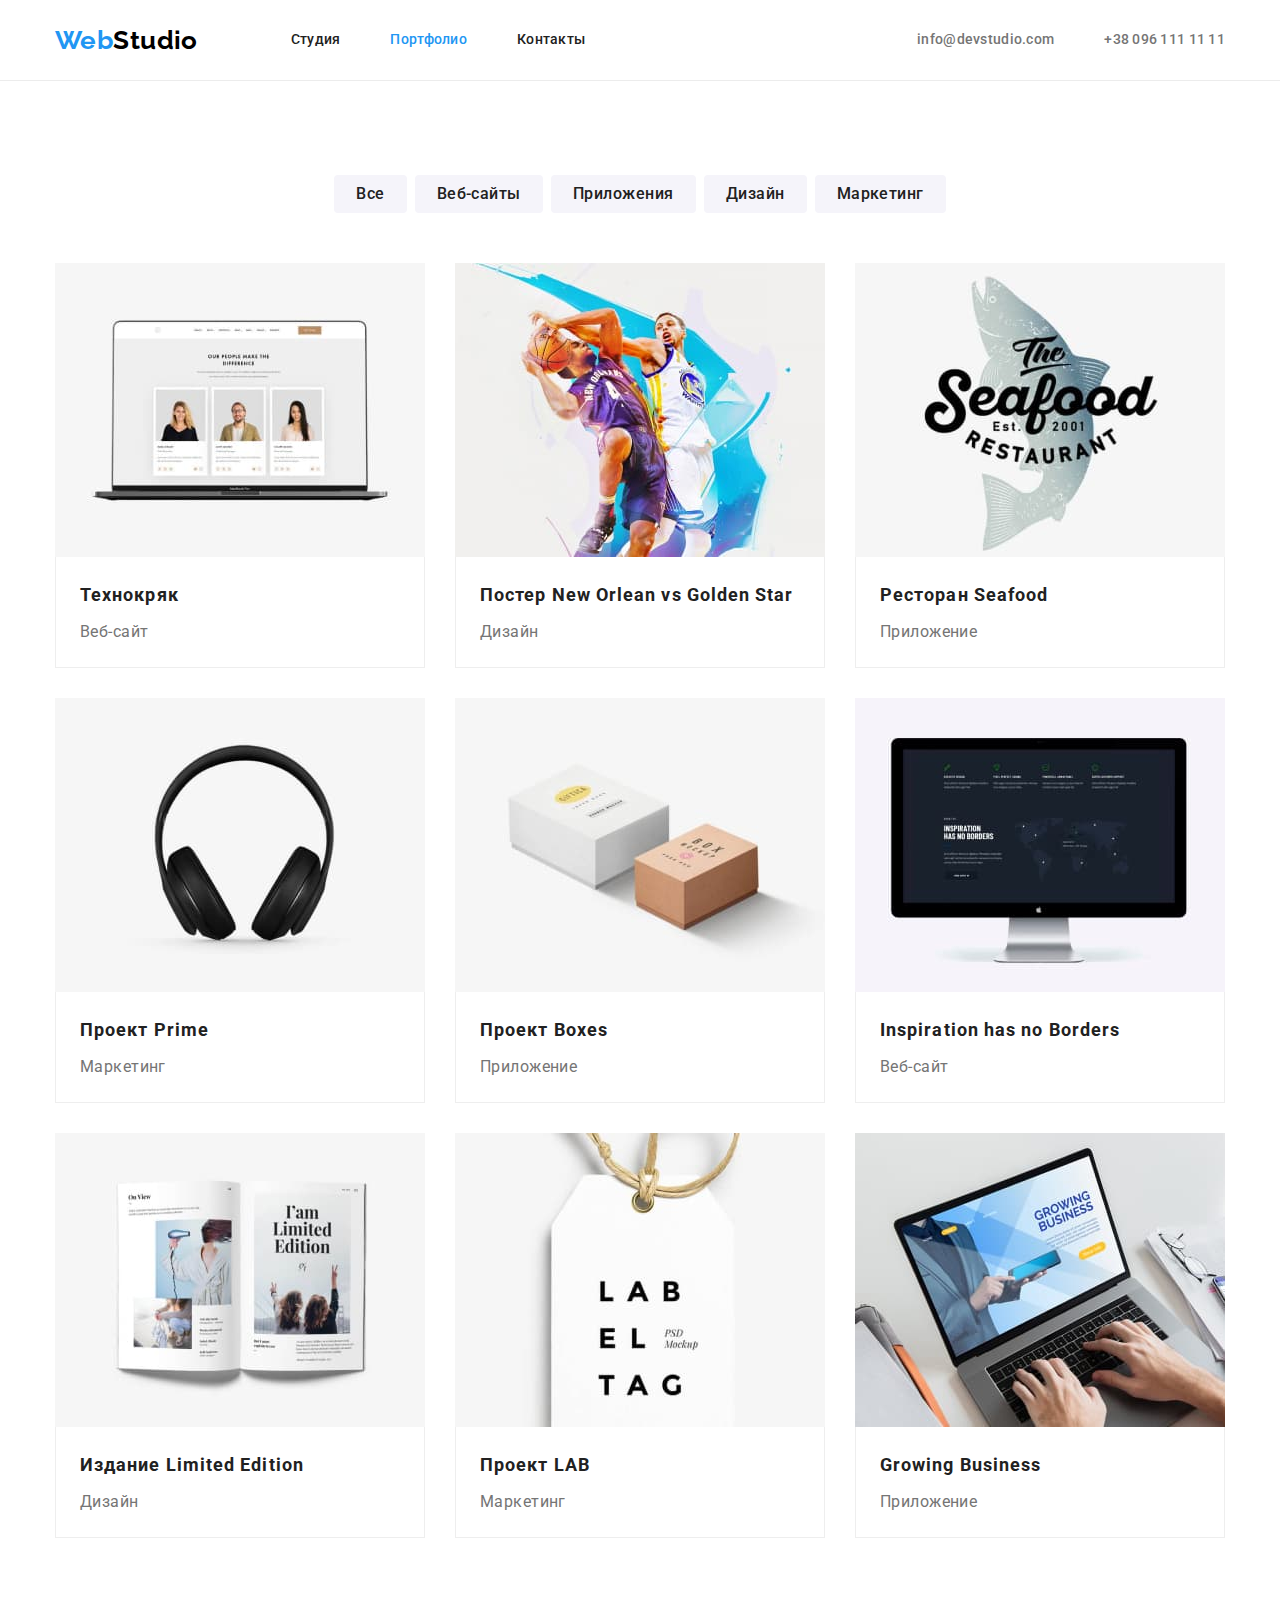
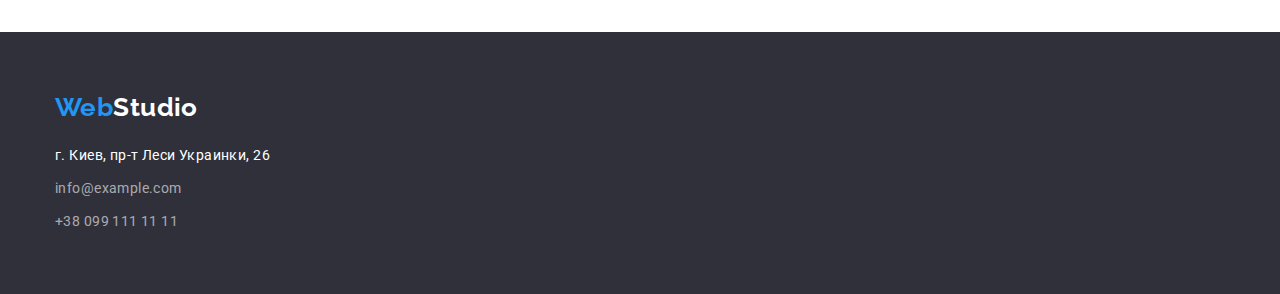
==== portfolio.html @ d31020f4 "Добавляет файлы предыдущей работы" ====
<!DOCTYPE html>
<html lang="ru">
  <head>
    <meta charset="UTF-8" />
    <meta http-equiv="X-UA-Compatible" content="IE=edge" />
    <meta name="viewport" content="width=device-width, initial-scale=1.0" />
    <title>Портфолио</title>
    <link rel="preconnect" href="https://fonts.googleapis.com" />
    <link rel="preconnect" href="https://fonts.gstatic.com" crossorigin />
    <link
      href="https://fonts.googleapis.com/css2?family=Raleway:wght@700&family=Roboto:wght@400;500;700;900&display=swap"
      rel="stylesheet"
    />
    <link
      rel="stylesheet"
      href="https://cdnjs.cloudflare.com/ajax/libs/modern-normalize/1.1.0/modern-normalize.min.css"
    />
    <link rel="stylesheet" href="./css/styles.css" />
  </head>
  <body>
    <!-- Шапка страницы -->
    <header class="page-header">
      <div class="container flex-header">
        <!-- Основная навигация -->
        <nav class="main-nav">
          <!-- Логотип компании -->
          <a href="./index.html" class="logo" lang="en">
            <span class="logo-accent">Web</span>Studio
          </a>

          <!-- Ссылки на другие страницы -->
          <ul class="site-nav list">
            <li class="item">
              <a href="./index.html" class="link">Студия</a>
            </li>
            <li class="item">
              <a href="./portfolio.html" class="link current">Портфолио</a>
            </li>
            <li class="item"><a href="" class="link">Контакты</a></li>
          </ul>
        </nav>

        <!-- Почта и телефон -->
        <ul class="contacts list">
          <li class="item">
            <a href="mailto:info@devstudio.com" class="link">
              info@devstudio.com
            </a>
          </li>
          <li class="item">
            <a href="tel:+380961111111" class="link">+38 096 111 11 11</a>
          </li>
        </ul>
      </div>
    </header>

    <!-- Уникальный контент страницы -->
    <main>
      <!-- Примеры работ -->
      <section class="section">
        <div class="container">
          <h1 class="visually-hidden">Примеры работ</h1>

          <ul class="filter list">
            <li class="item">
              <button class="button" type="button">Все</button>
            </li>
            <li class="item">
              <button class="button" type="button">Веб-сайты</button>
            </li>
            <li class="item">
              <button class="button" type="button">Приложения</button>
            </li>
            <li class="item">
              <button class="button" type="button">Дизайн</button>
            </li>
            <li class="item">
              <button class="button" type="button">Маркетинг</button>
            </li>
          </ul>

          <ul class="works list">
            <li class="card">
              <img
                src="./images/picture-1.jpg"
                alt="Сайт на экране ноутбука"
                width="370"
              />
              <div class="content">
                <h2 class="title">Технокряк</h2>
                <p class="type">Веб-сайт</p>
              </div>
            </li>
            <li class="card">
              <img
                src="./images/picture-2.jpg"
                alt="Два баскетболиста с мячом"
                width="370"
              />
              <div class="content">
                <h2 class="title">
                  Постер <span lang="en">New Orlean vs Golden Star</span>
                </h2>
                <p class="type">Дизайн</p>
              </div>
            </li>
            <li class="card">
              <img
                src="./images/picture-3.jpg"
                alt="Логотип ресторана"
                width="370"
              />
              <div class="content">
                <h2 class="title">Ресторан <span lang="en">Seafood</span></h2>
                <p class="type">Приложение</p>
              </div>
            </li>
            <li class="card">
              <img
                src="./images/picture-4.jpg"
                alt="Беспроводные наушники"
                width="370"
              />
              <div class="content">
                <h2 class="title">Проект <span lang="en">Prime</span></h2>
                <p class="type">Маркетинг</p>
              </div>
            </li>
            <li class="card">
              <img
                src="./images/picture-5.jpg"
                alt="Две коробки на белом фоне"
                width="370"
              />
              <div class="content">
                <h2 class="title">Проект <span lang="en">Boxes</span></h2>
                <p class="type">Приложение</p>
              </div>
            </li>
            <li class="card">
              <img
                src="./images/picture-6.jpg"
                alt="Сайт на экране монитора"
                width="370"
              />
              <div class="content">
                <h2 class="title" lang="en">Inspiration has no Borders</h2>
                <p class="type">Веб-сайт</p>
              </div>
            </li>
            <li class="card">
              <img
                src="./images/picture-7.jpg"
                alt="Открытый глянцевый журнал"
                width="370"
              />
              <div class="content">
                <h2 class="title">
                  Издание <span lang="en">Limited Edition</span>
                </h2>
                <p class="type">Дизайн</p>
              </div>
            </li>
            <li class="card">
              <img
                src="./images/picture-8.jpg"
                alt="Бирка с названием компании"
                width="370"
              />
              <div class="content">
                <h2 class="title">Проект <span lang="en">LAB</span></h2>
                <p class="type">Маркетинг</p>
              </div>
            </li>
            <li class="card">
              <img
                src="./images/picture-9.jpg"
                alt="Человек работает на ноутбуке"
                width="370"
              />
              <div class="content">
                <h2 class="title" lang="en">Growing Business</h2>
                <p class="type">Приложение</p>
              </div>
            </li>
          </ul>
        </div>
      </section>
    </main>

    <!-- Подвал страницы -->
    <footer class="page-footer">
      <div class="container">
        <!-- Логотип компании -->
        <a href="./index.html" class="logo inverse" lang="en">
          <span class="logo-accent">Web</span>Studio
        </a>

        <!-- Контактные данные -->
        <address class="address">
          <!-- Адрес -->
          г. Киев, пр-т Леси Украинки, 26

          <!-- Почта и телефон -->
          <ul class="address-contacts list">
            <li class="item">
              <a href="mailto:info@example.com" class="link">
                info@example.com
              </a>
            </li>
            <li class="item">
              <a href="tel:+380991111111" class="link">+38 099 111 11 11</a>
            </li>
          </ul>
        </address>
      </div>
    </footer>
  </body>
</html>
---- css/styles.css ----
:root {
  --primary-text-color: #757575;
  --title-text-color: #212121;
  --accent-color: #2196f3;
  --primary-white-color: #ffffff;
  --secondary-bg-color: #f5f4fa;
  --logo-black-color: #000000;
  --footer-bg-color: #2f303a;
  --footer-link-color: rgba(255, 255, 255, 0.6);
  --header-border-color: #ececec;
  --border-color: #eeeeee;
}

body {
  font-family: 'Roboto', sans-serif;
  font-size: 14px;
  line-height: 1.71;
  letter-spacing: 0.03em;
  color: var(--primary-text-color);

  background-color: var(--primary-white-color);
}

img {
  display: block;
  max-width: 100%;
  height: auto;
}

/* Утилиты */

.list {
  margin: 0;
  padding: 0;
  list-style: none;
}

.visually-hidden {
  position: absolute;
  width: 1px;
  height: 1px;
  margin: -1px;
  border: 0;
  padding: 0;
  clip: rect(0 0 0 0);
  overflow: hidden;
}

/* Container */

.container {
  width: 1200px;
  margin-left: auto;
  margin-right: auto;
  padding-left: 15px;
  padding-right: 15px;
}

/* Page header */

.page-header {
  border-bottom: 1px solid var(--header-border-color);
}

.flex-header {
  display: flex;
}

/* Main nav */

.main-nav {
  display: flex;
  align-items: center;
}

/* Logo */

.logo {
  font-family: 'Raleway', sans-serif;
  font-weight: 700;
  font-size: 26px;
  line-height: 1.19;
  color: var(--logo-black-color);
  text-decoration: none;
}

.logo.inverse {
  color: var(--primary-white-color);
}

.logo-accent {
  color: var(--accent-color);
}

/* Site nav и Contacts */

.site-nav {
  display: flex;
  margin-left: 93px;
}

.site-nav .link {
  color: var(--title-text-color);
}

.site-nav .link.current {
  color: var(--accent-color);
}

.contacts {
  display: flex;
  margin-left: auto;
}

.contacts .link {
  color: inherit;
}

.site-nav .item + .item,
.contacts .item + .item {
  margin-left: 50px;
}

.site-nav .link,
.contacts .link {
  display: block;
  padding-top: 32px;
  padding-bottom: 32px;

  font-weight: 500;
  line-height: 1.14;
  letter-spacing: 0.02em;
  text-decoration: none;
}

.site-nav .link:hover,
.site-nav .link:focus,
.contacts .link:hover,
.contacts .link:focus {
  color: var(--accent-color);
}

/* Hero */

.hero {
  text-align: center;
  background-color: var(--footer-bg-color);
}

.hero-title {
  margin-top: 0;
  margin-bottom: 30px;

  font-weight: 900;
  font-size: 44px;
  line-height: 1.36;
  letter-spacing: 0.06em;
  text-transform: uppercase;
  color: var(--primary-white-color);
}

.hero .button {
  min-width: 200px;
  padding: 10px 32px;

  font-weight: 700;
  font-size: 16px;
  line-height: 1.88;
  letter-spacing: 0.06em;
  color: var(--primary-white-color);

  background-color: var(--accent-color);
  border: 0;
  border-radius: 4px;
  cursor: pointer;
}

.hero .button:hover,
.hero .button:focus {
  color: var(--accent-color);
  background-color: var(--primary-white-color);
}

/* Section */

.section {
  padding-top: 94px;
  padding-bottom: 94px;
}

.section.no-padding {
  padding-top: 0;
}

.section.secondary {
  background-color: var(--secondary-bg-color);
}

.section-title {
  margin-top: 0;
  margin-bottom: 50px;

  font-size: 36px;
  line-height: 1.17;
  text-align: center;
  color: var(--title-text-color);
}

.section-list {
  display: flex;
}

.section-list .item:not(:last-child) {
  margin-right: 30px;
}

/* Features */

.features {
  display: flex;
}

.features .item {
  width: 270px;
}

.features .item:not(:last-child) {
  margin-right: 30px;
}

.features .title {
  margin-top: 0;
  margin-bottom: 10px;

  line-height: 1.14;
  text-transform: uppercase;
  color: var(--title-text-color);
}

.features .text {
  margin-top: 0;
  margin-bottom: 0;
}

/* Team */

.team {
  display: flex;
}

.team .item {
  width: 270px;
}

.team .item:not(:last-child) {
  margin-right: 30px;
}

.team .worker {
  padding-top: 30px;
  padding-bottom: 30px;

  text-align: center;

  background-color: var(--primary-white-color);
  border-bottom-right-radius: 5px;
  border-bottom-left-radius: 5px;
}

.team .name {
  margin-bottom: 10px;

  font-weight: 500;
  color: var(--title-text-color);
}

.team .profession {
  margin-bottom: 0;
}

.team .name,
.team .profession {
  margin-top: 0;

  font-size: 16px;
  line-height: 1.19;
}

/* Page footer */

.page-footer {
  padding-top: 60px;
  padding-bottom: 60px;

  background-color: var(--footer-bg-color);
}

/* Address */

.address {
  margin-top: 20px;

  font-style: normal;
  color: var(--primary-white-color);
}

.address-contacts {
  margin-top: 9px;
}

.address-contacts .item:not(:first-child) {
  margin-top: 9px;
}

.address-contacts .link {
  color: var(--footer-link-color);
  text-decoration: none;
}

/* Стили для portfolio.html */

/* Filter */

.filter {
  display: flex;
  justify-content: center;
  margin-bottom: 50px;
}

.filter .item:not(:last-child) {
  margin-right: 8px;
}

.filter .button {
  padding: 6px 22px;

  font-weight: 500;
  font-size: 16px;
  line-height: 1.63;
  letter-spacing: 0.03em;
  color: var(--title-text-color);

  background-color: var(--secondary-bg-color);
  border: 0;
  border-radius: 4px;
  cursor: pointer;
}

.filter .button:hover,
.filter .button:focus {
  color: var(--primary-white-color);
  background-color: var(--accent-color);
}

/* Works */

.works {
  display: flex;
  flex-wrap: wrap;
}

.works .card {
  width: 370px;
  margin-right: 30px;
  margin-bottom: 30px;
}

.works .card:nth-child(3n) {
  margin-right: 0;
}

.works .card:nth-last-child(-n + 3) {
  margin-bottom: 0;
}

.works .content {
  padding: 20px 24px;

  border-left: 1px solid var(--border-color);
  border-bottom: 1px solid var(--border-color);
  border-right: 1px solid var(--border-color);
}

.works .title {
  margin-top: 0;
  margin-bottom: 4px;

  font-size: 18px;
  line-height: 2;
  letter-spacing: 0.06em;
  color: var(--title-text-color);
}

.works .type {
  margin-top: 0;
  margin-bottom: 0;

  font-size: 16px;
  line-height: 1.88;
}
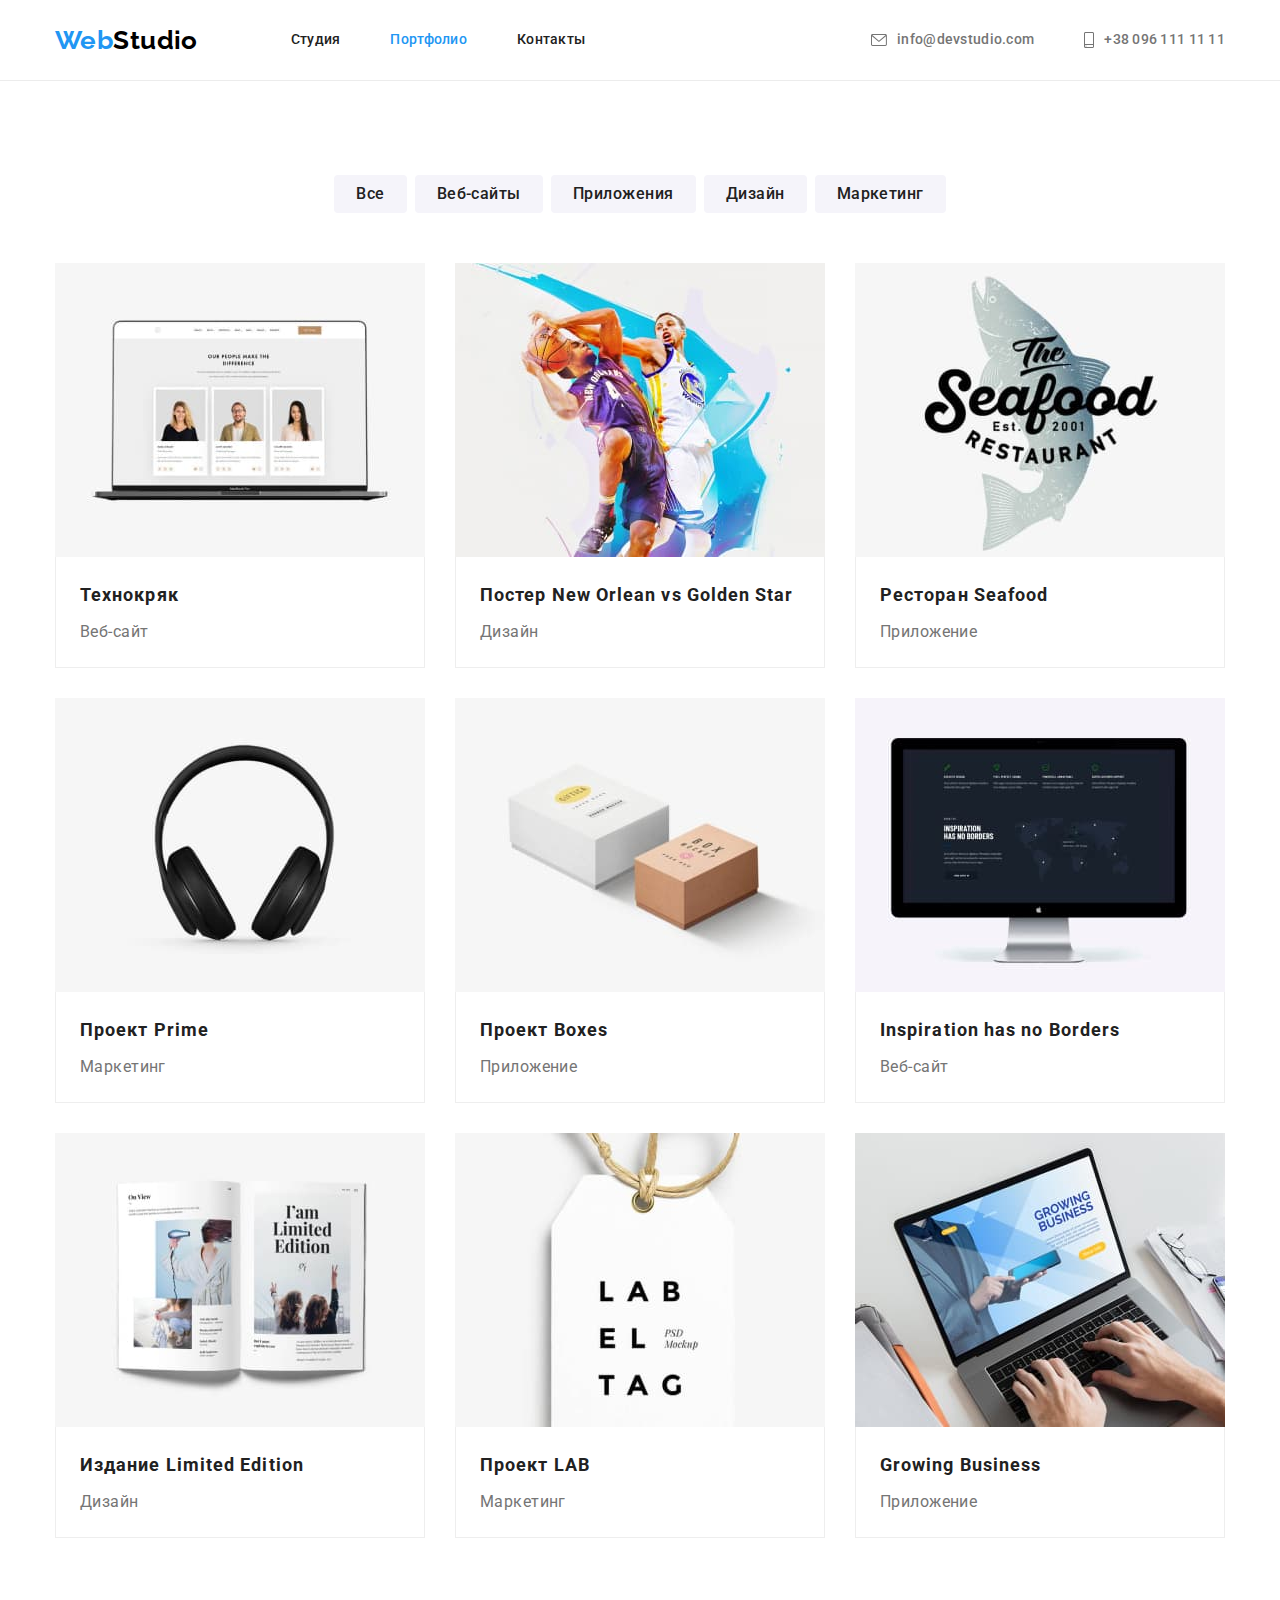
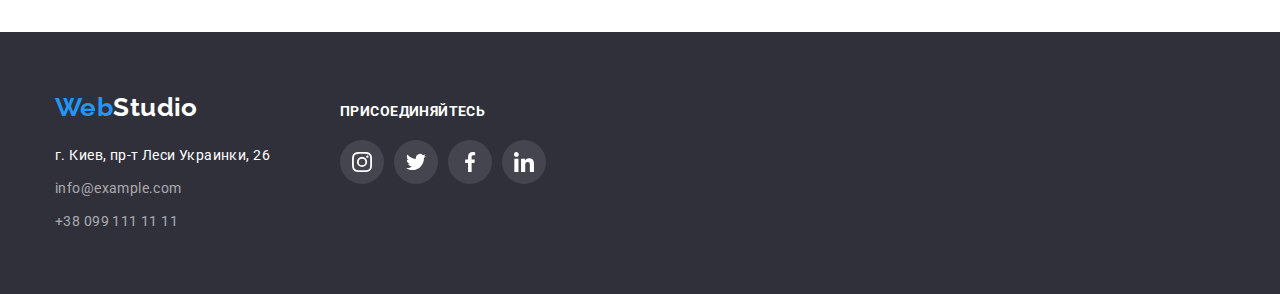
==== commit a3ad4c05: "Добавляет фон и векторную графику" ====
--- a/portfolio.html
+++ b/portfolio.html
@@ -20,35 +20,49 @@
   <body>
     <!-- Шапка страницы -->
     <header class="page-header">
-      <div class="container flex-header">
+      <div class="container page-header__layout">
         <!-- Основная навигация -->
-        <nav class="main-nav">
+        <nav class="page-header__nav">
           <!-- Логотип компании -->
           <a href="./index.html" class="logo" lang="en">
-            <span class="logo-accent">Web</span>Studio
+            <span class="logo--accent">Web</span>Studio
           </a>
 
           <!-- Ссылки на другие страницы -->
           <ul class="site-nav list">
-            <li class="item">
-              <a href="./index.html" class="link">Студия</a>
-            </li>
-            <li class="item">
-              <a href="./portfolio.html" class="link current">Портфолио</a>
-            </li>
-            <li class="item"><a href="" class="link">Контакты</a></li>
+            <li class="site-nav__item">
+              <a href="./index.html" class="site-nav__link">Студия</a>
+            </li>
+            <li class="site-nav__item">
+              <a
+                href="./portfolio.html"
+                class="site-nav__link site-nav__link--active"
+                >Портфолио
+              </a>
+            </li>
+            <li class="site-nav__item">
+              <a href="" class="site-nav__link">Контакты</a>
+            </li>
           </ul>
         </nav>
 
         <!-- Почта и телефон -->
         <ul class="contacts list">
-          <li class="item">
-            <a href="mailto:info@devstudio.com" class="link">
+          <li class="contacts__item">
+            <a href="mailto:info@devstudio.com" class="contacts__link">
+              <svg class="contacts__icon" width="16" height="12">
+                <use href="./images/icons.svg#envelope"></use>
+              </svg>
               info@devstudio.com
             </a>
           </li>
-          <li class="item">
-            <a href="tel:+380961111111" class="link">+38 096 111 11 11</a>
+          <li class="contacts__item">
+            <a href="tel:+380961111111" class="contacts__link">
+              <svg class="contacts__icon" width="10" height="16">
+                <use href="./images/icons.svg#smartphone"></use>
+              </svg>
+              +38 096 111 11 11
+            </a>
           </li>
         </ul>
       </div>
@@ -62,126 +76,154 @@
           <h1 class="visually-hidden">Примеры работ</h1>
 
           <ul class="filter list">
-            <li class="item">
-              <button class="button" type="button">Все</button>
-            </li>
-            <li class="item">
-              <button class="button" type="button">Веб-сайты</button>
-            </li>
-            <li class="item">
-              <button class="button" type="button">Приложения</button>
-            </li>
-            <li class="item">
-              <button class="button" type="button">Дизайн</button>
-            </li>
-            <li class="item">
-              <button class="button" type="button">Маркетинг</button>
+            <li class="filter__item">
+              <button class="filter__button" type="button">Все</button>
+            </li>
+            <li class="filter__item">
+              <button class="filter__button" type="button">Веб-сайты</button>
+            </li>
+            <li class="filter__item">
+              <button class="filter__button" type="button">Приложения</button>
+            </li>
+            <li class="filter__item">
+              <button class="filter__button" type="button">Дизайн</button>
+            </li>
+            <li class="filter__item">
+              <button class="filter__button" type="button">Маркетинг</button>
             </li>
           </ul>
 
           <ul class="works list">
-            <li class="card">
-              <img
-                src="./images/picture-1.jpg"
-                alt="Сайт на экране ноутбука"
-                width="370"
-              />
-              <div class="content">
-                <h2 class="title">Технокряк</h2>
-                <p class="type">Веб-сайт</p>
-              </div>
-            </li>
-            <li class="card">
-              <img
-                src="./images/picture-2.jpg"
-                alt="Два баскетболиста с мячом"
-                width="370"
-              />
-              <div class="content">
-                <h2 class="title">
-                  Постер <span lang="en">New Orlean vs Golden Star</span>
-                </h2>
-                <p class="type">Дизайн</p>
-              </div>
-            </li>
-            <li class="card">
-              <img
-                src="./images/picture-3.jpg"
-                alt="Логотип ресторана"
-                width="370"
-              />
-              <div class="content">
-                <h2 class="title">Ресторан <span lang="en">Seafood</span></h2>
-                <p class="type">Приложение</p>
-              </div>
-            </li>
-            <li class="card">
-              <img
-                src="./images/picture-4.jpg"
-                alt="Беспроводные наушники"
-                width="370"
-              />
-              <div class="content">
-                <h2 class="title">Проект <span lang="en">Prime</span></h2>
-                <p class="type">Маркетинг</p>
-              </div>
-            </li>
-            <li class="card">
-              <img
-                src="./images/picture-5.jpg"
-                alt="Две коробки на белом фоне"
-                width="370"
-              />
-              <div class="content">
-                <h2 class="title">Проект <span lang="en">Boxes</span></h2>
-                <p class="type">Приложение</p>
-              </div>
-            </li>
-            <li class="card">
-              <img
-                src="./images/picture-6.jpg"
-                alt="Сайт на экране монитора"
-                width="370"
-              />
-              <div class="content">
-                <h2 class="title" lang="en">Inspiration has no Borders</h2>
-                <p class="type">Веб-сайт</p>
-              </div>
-            </li>
-            <li class="card">
-              <img
-                src="./images/picture-7.jpg"
-                alt="Открытый глянцевый журнал"
-                width="370"
-              />
-              <div class="content">
-                <h2 class="title">
-                  Издание <span lang="en">Limited Edition</span>
-                </h2>
-                <p class="type">Дизайн</p>
-              </div>
-            </li>
-            <li class="card">
-              <img
-                src="./images/picture-8.jpg"
-                alt="Бирка с названием компании"
-                width="370"
-              />
-              <div class="content">
-                <h2 class="title">Проект <span lang="en">LAB</span></h2>
-                <p class="type">Маркетинг</p>
-              </div>
-            </li>
-            <li class="card">
-              <img
-                src="./images/picture-9.jpg"
-                alt="Человек работает на ноутбуке"
-                width="370"
-              />
-              <div class="content">
-                <h2 class="title" lang="en">Growing Business</h2>
-                <p class="type">Приложение</p>
-              </div>
+            <li class="works__card">
+              <a href="" class="works__link">
+                <img
+                  src="./images/picture-1.jpg"
+                  alt="Сайт на экране ноутбука"
+                  width="370"
+                />
+                <div class="works__content">
+                  <h2 class="works__title">Технокряк</h2>
+                  <p class="works__type">Веб-сайт</p>
+                </div>
+              </a>
+            </li>
+            <li class="works__card">
+              <a href="" class="works__link">
+                <img
+                  src="./images/picture-2.jpg"
+                  alt="Два баскетболиста с мячом"
+                  width="370"
+                />
+                <div class="works__content">
+                  <h2 class="works__title">
+                    Постер <span lang="en">New Orlean vs Golden Star</span>
+                  </h2>
+                  <p class="works__type">Дизайн</p>
+                </div>
+              </a>
+            </li>
+            <li class="works__card">
+              <a href="" class="works__link">
+                <img
+                  src="./images/picture-3.jpg"
+                  alt="Логотип ресторана"
+                  width="370"
+                />
+                <div class="works__content">
+                  <h2 class="works__title">
+                    Ресторан <span lang="en">Seafood</span>
+                  </h2>
+                  <p class="works__type">Приложение</p>
+                </div>
+              </a>
+            </li>
+            <li class="works__card">
+              <a href="" class="works__link">
+                <img
+                  src="./images/picture-4.jpg"
+                  alt="Беспроводные наушники"
+                  width="370"
+                />
+                <div class="works__content">
+                  <h2 class="works__title">
+                    Проект <span lang="en">Prime</span>
+                  </h2>
+                  <p class="works__type">Маркетинг</p>
+                </div>
+              </a>
+            </li>
+            <li class="works__card">
+              <a href="" class="works__link">
+                <img
+                  src="./images/picture-5.jpg"
+                  alt="Две коробки на белом фоне"
+                  width="370"
+                />
+                <div class="works__content">
+                  <h2 class="works__title">
+                    Проект <span lang="en">Boxes</span>
+                  </h2>
+                  <p class="works__type">Приложение</p>
+                </div>
+              </a>
+            </li>
+            <li class="works__card">
+              <a href="" class="works__link">
+                <img
+                  src="./images/picture-6.jpg"
+                  alt="Сайт на экране монитора"
+                  width="370"
+                />
+                <div class="works__content">
+                  <h2 class="works__title" lang="en">
+                    Inspiration has no Borders
+                  </h2>
+                  <p class="works__type">Веб-сайт</p>
+                </div>
+              </a>
+            </li>
+            <li class="works__card">
+              <a href="" class="works__link">
+                <img
+                  src="./images/picture-7.jpg"
+                  alt="Открытый глянцевый журнал"
+                  width="370"
+                />
+                <div class="works__content">
+                  <h2 class="works__title">
+                    Издание <span lang="en">Limited Edition</span>
+                  </h2>
+                  <p class="works__type">Дизайн</p>
+                </div>
+              </a>
+            </li>
+            <li class="works__card">
+              <a href="" class="works__link">
+                <img
+                  src="./images/picture-8.jpg"
+                  alt="Бирка с названием компании"
+                  width="370"
+                />
+                <div class="works__content">
+                  <h2 class="works__title">
+                    Проект <span lang="en">LAB</span>
+                  </h2>
+                  <p class="works__type">Маркетинг</p>
+                </div>
+              </a>
+            </li>
+            <li class="works__card">
+              <a href="" class="works__link">
+                <img
+                  src="./images/picture-9.jpg"
+                  alt="Человек работает на ноутбуке"
+                  width="370"
+                />
+                <div class="works__content">
+                  <h2 class="works__title" lang="en">Growing Business</h2>
+                  <p class="works__type">Приложение</p>
+                </div>
+              </a>
             </li>
           </ul>
         </div>
@@ -190,29 +232,87 @@
 
     <!-- Подвал страницы -->
     <footer class="page-footer">
-      <div class="container">
-        <!-- Логотип компании -->
-        <a href="./index.html" class="logo inverse" lang="en">
-          <span class="logo-accent">Web</span>Studio
-        </a>
-
-        <!-- Контактные данные -->
-        <address class="address">
-          <!-- Адрес -->
-          г. Киев, пр-т Леси Украинки, 26
-
-          <!-- Почта и телефон -->
-          <ul class="address-contacts list">
-            <li class="item">
-              <a href="mailto:info@example.com" class="link">
-                info@example.com
-              </a>
-            </li>
-            <li class="item">
-              <a href="tel:+380991111111" class="link">+38 099 111 11 11</a>
+      <div class="container page-footer__layout">
+        <div>
+          <!-- Логотип компании -->
+          <a href="./index.html" class="logo page-footer__logo" lang="en">
+            <span class="logo--accent">Web</span>Studio
+          </a>
+
+          <!-- Контактные данные -->
+          <address class="page-footer__address">
+            <!-- Адрес -->
+            г. Киев, пр-т Леси Украинки, 26
+
+            <!-- Почта и телефон -->
+            <ul class="address-contacts list">
+              <li class="address-contacts__item">
+                <a
+                  href="mailto:info@example.com"
+                  class="address-contacts__link"
+                >
+                  info@example.com
+                </a>
+              </li>
+              <li class="address-contacts__item">
+                <a href="tel:+380991111111" class="address-contacts__link">
+                  +38 099 111 11 11
+                </a>
+              </li>
+            </ul>
+          </address>
+        </div>
+
+        <div class="page-footer__social">
+          <p class="page-footer__text"><b>присоединяйтесь</b></p>
+
+          <ul class="social-networks list">
+            <li class="social-networks__item">
+              <a
+                href=""
+                class="social-networks__link social-networks__link--follow"
+                aria-label="Ссылка на Instagram"
+              >
+                <svg class="social-networks__icon">
+                  <use href="./images/icons.svg#instagram"></use>
+                </svg>
+              </a>
+            </li>
+            <li class="social-networks__item">
+              <a
+                href=""
+                class="social-networks__link social-networks__link--follow"
+                aria-label="Ссылка на Twitter"
+              >
+                <svg class="social-networks__icon">
+                  <use href="./images/icons.svg#twitter"></use>
+                </svg>
+              </a>
+            </li>
+            <li class="social-networks__item">
+              <a
+                href=""
+                class="social-networks__link social-networks__link--follow"
+                aria-label="Ссылка на Facebook"
+              >
+                <svg class="social-networks__icon">
+                  <use href="./images/icons.svg#facebook"></use>
+                </svg>
+              </a>
+            </li>
+            <li class="social-networks__item">
+              <a
+                href=""
+                class="social-networks__link social-networks__link--follow"
+                aria-label="Ссылка на LinkedIn"
+              >
+                <svg class="social-networks__icon">
+                  <use href="./images/icons.svg#linkedin"></use>
+                </svg>
+              </a>
             </li>
           </ul>
-        </address>
+        </div>
       </div>
     </footer>
   </body>
--- a/css/styles.css
+++ b/css/styles.css
@@ -9,6 +9,9 @@
   --footer-link-color: rgba(255, 255, 255, 0.6);
   --header-border-color: #ececec;
   --border-color: #eeeeee;
+  --hero-bg-color: #c4c4c4;
+  --icon-link-color: #afb1b8;
+  --footer-bg-link-color: rgba(255, 255, 255, 0.1);
 }
 
 body {
@@ -62,13 +65,11 @@
   border-bottom: 1px solid var(--header-border-color);
 }
 
-.flex-header {
-  display: flex;
-}
-
-/* Main nav */
-
-.main-nav {
+.page-header__layout {
+  display: flex;
+}
+
+.page-header__nav {
   display: flex;
   align-items: center;
 }
@@ -84,11 +85,7 @@
   text-decoration: none;
 }
 
-.logo.inverse {
-  color: var(--primary-white-color);
-}
-
-.logo-accent {
+.logo--accent {
   color: var(--accent-color);
 }
 
@@ -99,11 +96,11 @@
   margin-left: 93px;
 }
 
-.site-nav .link {
+.site-nav__link {
   color: var(--title-text-color);
 }
 
-.site-nav .link.current {
+.site-nav__link--active {
   color: var(--accent-color);
 }
 
@@ -112,18 +109,24 @@
   margin-left: auto;
 }
 
-.contacts .link {
+.contacts__link {
   color: inherit;
 }
 
-.site-nav .item + .item,
-.contacts .item + .item {
-  margin-left: 50px;
-}
-
-.site-nav .link,
-.contacts .link {
-  display: block;
+.contacts__icon {
+  margin-right: 10px;
+  fill: currentColor;
+}
+
+.site-nav__item:not(:last-child),
+.contacts__item:not(:last-child) {
+  margin-right: 50px;
+}
+
+.site-nav__link,
+.contacts__link {
+  display: inline-flex;
+  align-items: center;
   padding-top: 32px;
   padding-bottom: 32px;
 
@@ -133,23 +136,42 @@
   text-decoration: none;
 }
 
-.site-nav .link:hover,
-.site-nav .link:focus,
-.contacts .link:hover,
-.contacts .link:focus {
+.site-nav__link:hover,
+.site-nav__link:focus,
+.contacts__link:hover,
+.contacts__link:focus {
   color: var(--accent-color);
 }
 
 /* Hero */
 
 .hero {
+  max-width: 1600px;
+  height: 600px;
+  margin-left: auto;
+  margin-right: auto;
+  padding-top: 200px;
+  padding-bottom: 200px;
+
   text-align: center;
-  background-color: var(--footer-bg-color);
-}
-
-.hero-title {
+
+  background-image: linear-gradient(
+      rgba(47, 48, 58, 0.4),
+      rgba(47, 48, 58, 0.4)
+    ),
+    url('../images/hero-bg.jpg');
+  background-repeat: no-repeat;
+  background-position: center;
+  background-size: cover;
+  background-color: var(--hero-bg-color);
+}
+
+.hero__title {
+  max-width: 696px;
   margin-top: 0;
   margin-bottom: 30px;
+  margin-left: auto;
+  margin-right: auto;
 
   font-weight: 900;
   font-size: 44px;
@@ -159,7 +181,9 @@
   color: var(--primary-white-color);
 }
 
-.hero .button {
+/* Button */
+
+.button {
   min-width: 200px;
   padding: 10px 32px;
 
@@ -172,11 +196,12 @@
   background-color: var(--accent-color);
   border: 0;
   border-radius: 4px;
+  box-shadow: 0px 4px 4px rgba(0, 0, 0, 0.15);
   cursor: pointer;
 }
 
-.hero .button:hover,
-.hero .button:focus {
+.button:hover,
+.button:focus {
   color: var(--accent-color);
   background-color: var(--primary-white-color);
 }
@@ -188,15 +213,15 @@
   padding-bottom: 94px;
 }
 
-.section.no-padding {
+.section--no-padding {
   padding-top: 0;
 }
 
-.section.secondary {
+.section--secondary {
   background-color: var(--secondary-bg-color);
 }
 
-.section-title {
+.section__title {
   margin-top: 0;
   margin-bottom: 50px;
 
@@ -206,29 +231,36 @@
   color: var(--title-text-color);
 }
 
-.section-list {
-  display: flex;
-}
-
-.section-list .item:not(:last-child) {
+/* Features */
+
+.features {
+  display: flex;
+}
+
+.features__item {
+  width: 270px;
   margin-right: 30px;
 }
 
-/* Features */
-
-.features {
-  display: flex;
-}
-
-.features .item {
-  width: 270px;
-}
-
-.features .item:not(:last-child) {
-  margin-right: 30px;
-}
-
-.features .title {
+.features__item:last-child {
+  margin-right: 0;
+}
+
+.features__thumb {
+  height: 120px;
+  margin-bottom: 30px;
+  padding: 25px 100px;
+
+  background-color: var(--secondary-bg-color);
+  border-radius: 4px;
+}
+
+.features__icon {
+  width: 70px;
+  height: 70px;
+}
+
+.features__title {
   margin-top: 0;
   margin-bottom: 10px;
 
@@ -237,53 +269,139 @@
   color: var(--title-text-color);
 }
 
-.features .text {
+.features__text {
   margin-top: 0;
   margin-bottom: 0;
 }
 
+/* Gallery */
+
+.gallery {
+  display: flex;
+}
+
+.gallery__item:not(:last-child) {
+  margin-right: 30px;
+}
+
 /* Team */
 
 .team {
   display: flex;
 }
 
-.team .item {
+.team__card {
   width: 270px;
-}
-
-.team .item:not(:last-child) {
   margin-right: 30px;
-}
-
-.team .worker {
+
+  border-bottom-right-radius: 5px;
+  border-bottom-left-radius: 5px;
+  box-shadow: 0px 1px 3px rgba(0, 0, 0, 0.12), 0px 1px 1px rgba(0, 0, 0, 0.14),
+    0px 2px 1px rgba(0, 0, 0, 0.2);
+  overflow: hidden;
+}
+
+.team__card:last-child {
+  margin-right: 0;
+}
+
+.team__worker {
   padding-top: 30px;
   padding-bottom: 30px;
 
   text-align: center;
 
   background-color: var(--primary-white-color);
-  border-bottom-right-radius: 5px;
-  border-bottom-left-radius: 5px;
-}
-
-.team .name {
+}
+
+.team__name {
   margin-bottom: 10px;
 
   font-weight: 500;
   color: var(--title-text-color);
 }
 
-.team .profession {
-  margin-bottom: 0;
-}
-
-.team .name,
-.team .profession {
+.team__profession {
+  margin-bottom: 16px;
+}
+
+.team__name,
+.team__profession {
   margin-top: 0;
 
   font-size: 16px;
   line-height: 1.19;
+}
+
+/* Social networks */
+
+.social-networks {
+  display: inline-flex;
+}
+
+.social-networks__item:not(:last-child) {
+  margin-right: 10px;
+}
+
+.social-networks__link {
+  display: block;
+  width: 44px;
+  height: 44px;
+  padding: 12px;
+
+  color: var(--icon-link-color);
+  border-radius: 50%;
+}
+
+.social-networks__link--follow {
+  color: var(--primary-white-color);
+  background-color: var(--footer-bg-link-color);
+}
+
+.social-networks__link:hover {
+  color: var(--primary-white-color);
+  background-color: var(--accent-color);
+}
+
+.social-networks__icon {
+  width: 20px;
+  height: 20px;
+
+  fill: currentColor;
+}
+
+/* Clients */
+
+.clients {
+  display: flex;
+}
+
+.clients__item:not(:last-child) {
+  margin-right: 30px;
+}
+
+.clients__link {
+  display: block;
+  width: 170px;
+  height: 92px;
+  padding: 16px 32px;
+
+  color: var(--icon-link-color);
+
+  border: 1px solid var(--icon-link-color);
+  border-radius: 4px;
+}
+
+.clients__link:hover {
+  color: var(--accent-color);
+  border-color: var(--accent-color);
+}
+
+.clients__icon {
+  width: 106px;
+  height: 60px;
+
+  fill: currentColor;
 }
 
 /* Page footer */
@@ -295,24 +413,46 @@
   background-color: var(--footer-bg-color);
 }
 
-/* Address */
-
-.address {
+.page-footer__layout {
+  display: flex;
+  align-items: baseline;
+}
+
+.page-footer__logo {
+  color: var(--primary-white-color);
+}
+
+.page-footer__address {
   margin-top: 20px;
 
   font-style: normal;
   color: var(--primary-white-color);
 }
+
+.page-footer__social {
+  margin-left: 70px;
+}
+
+.page-footer__text {
+  margin-top: 0;
+  margin-bottom: 20px;
+
+  line-height: 1.14;
+  text-transform: uppercase;
+  color: var(--primary-white-color);
+}
+
+/* Address contacts */
 
 .address-contacts {
   margin-top: 9px;
 }
 
-.address-contacts .item:not(:first-child) {
+.address-contacts__item:not(:first-child) {
   margin-top: 9px;
 }
 
-.address-contacts .link {
+.address-contacts__link {
   color: var(--footer-link-color);
   text-decoration: none;
 }
@@ -327,11 +467,11 @@
   margin-bottom: 50px;
 }
 
-.filter .item:not(:last-child) {
+.filter__item:not(:last-child) {
   margin-right: 8px;
 }
 
-.filter .button {
+.filter__button {
   padding: 6px 22px;
 
   font-weight: 500;
@@ -346,10 +486,13 @@
   cursor: pointer;
 }
 
-.filter .button:hover,
-.filter .button:focus {
-  color: var(--primary-white-color);
+.filter__button:hover,
+.filter__button:focus {
+  color: var(--primary-white-color);
+
   background-color: var(--accent-color);
+  box-shadow: 0px 3px 1px rgba(0, 0, 0, 0.1), 0px 1px 2px rgba(0, 0, 0, 0.08),
+    0px 2px 2px rgba(0, 0, 0, 0.12);
 }
 
 /* Works */
@@ -359,21 +502,32 @@
   flex-wrap: wrap;
 }
 
-.works .card {
+.works__card {
   width: 370px;
   margin-right: 30px;
   margin-bottom: 30px;
 }
 
-.works .card:nth-child(3n) {
+.works__card:nth-child(3n) {
   margin-right: 0;
 }
 
-.works .card:nth-last-child(-n + 3) {
+.works__card:nth-last-child(-n + 3) {
   margin-bottom: 0;
 }
 
-.works .content {
+.works__card:hover,
+.works__card:focus {
+  box-shadow: 0px 1px 1px rgba(0, 0, 0, 0.12), 0px 4px 4px rgba(0, 0, 0, 0.06),
+    1px 4px 6px rgba(0, 0, 0, 0.16);
+}
+
+.works__link {
+  color: inherit;
+  text-decoration: none;
+}
+
+.works__content {
   padding: 20px 24px;
 
   border-left: 1px solid var(--border-color);
@@ -381,7 +535,7 @@
   border-right: 1px solid var(--border-color);
 }
 
-.works .title {
+.works__title {
   margin-top: 0;
   margin-bottom: 4px;
 
@@ -391,7 +545,7 @@
   color: var(--title-text-color);
 }
 
-.works .type {
+.works__type {
   margin-top: 0;
   margin-bottom: 0;
 
